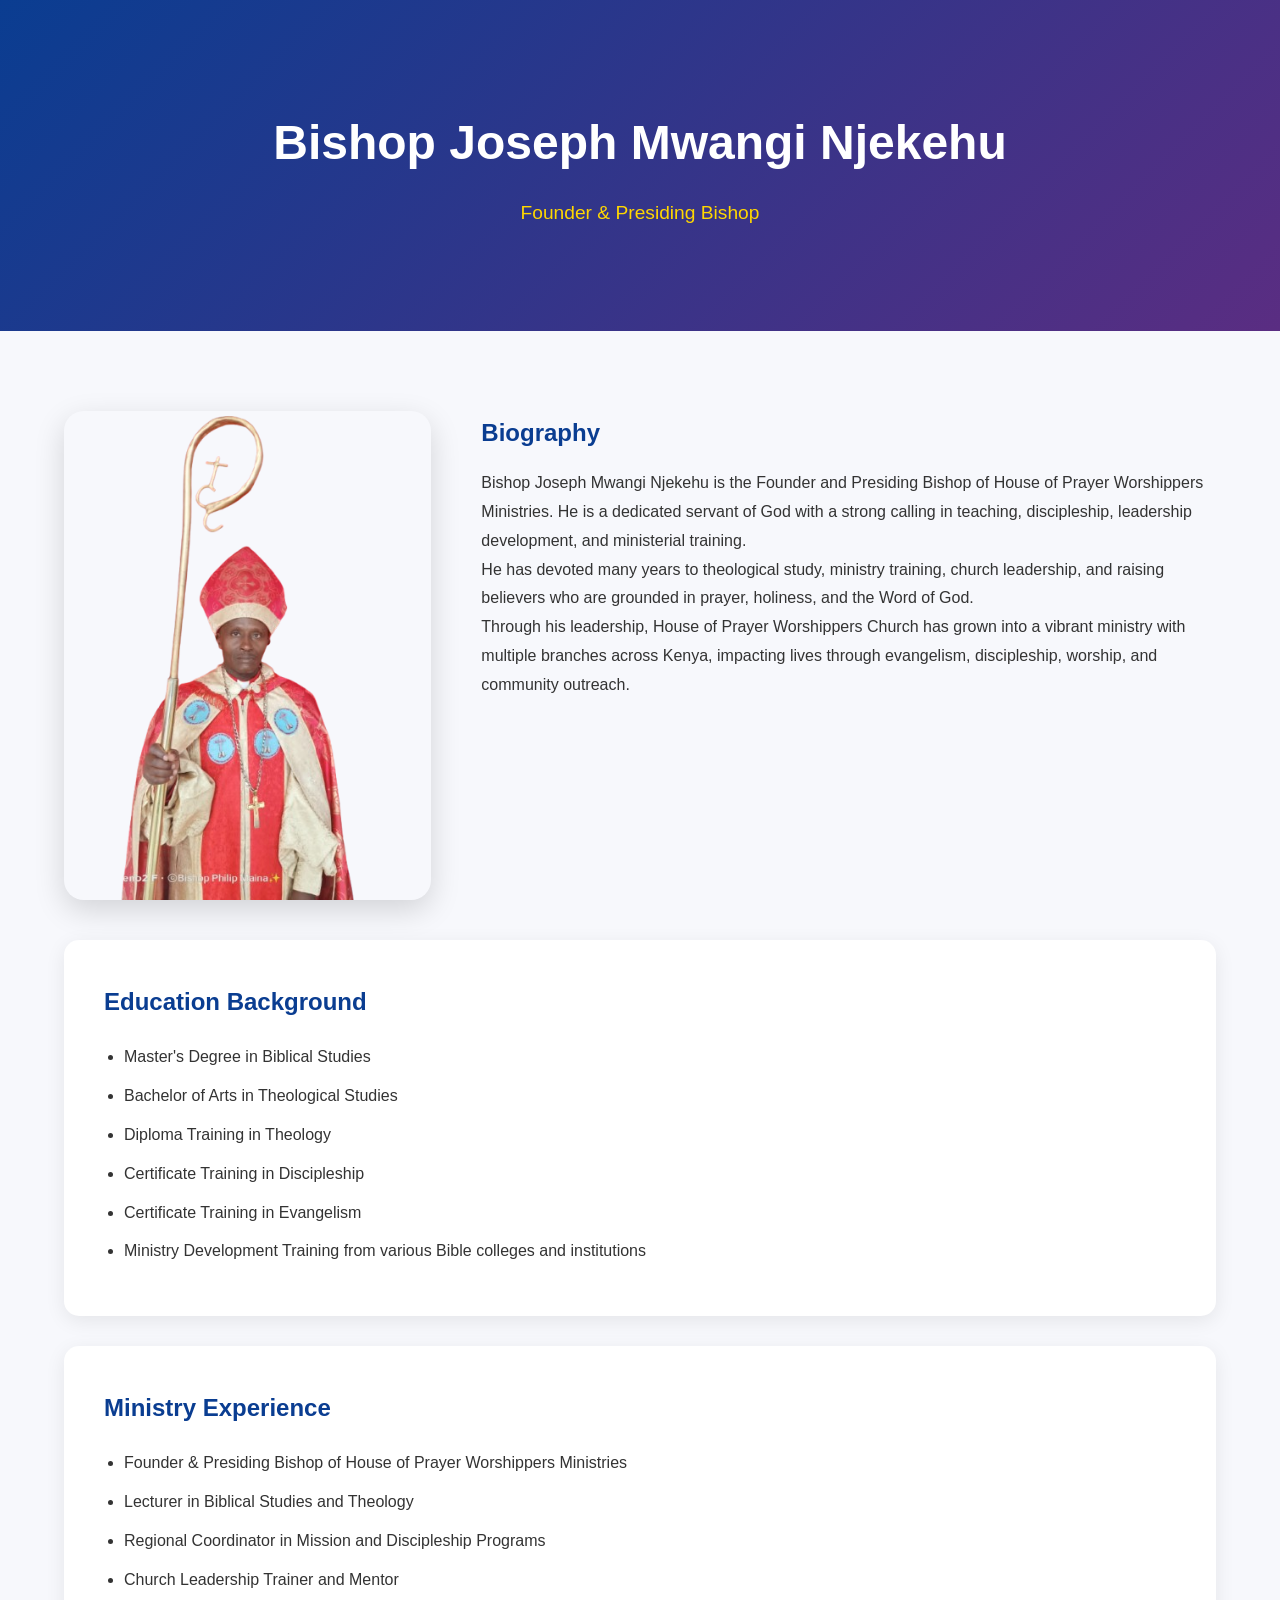
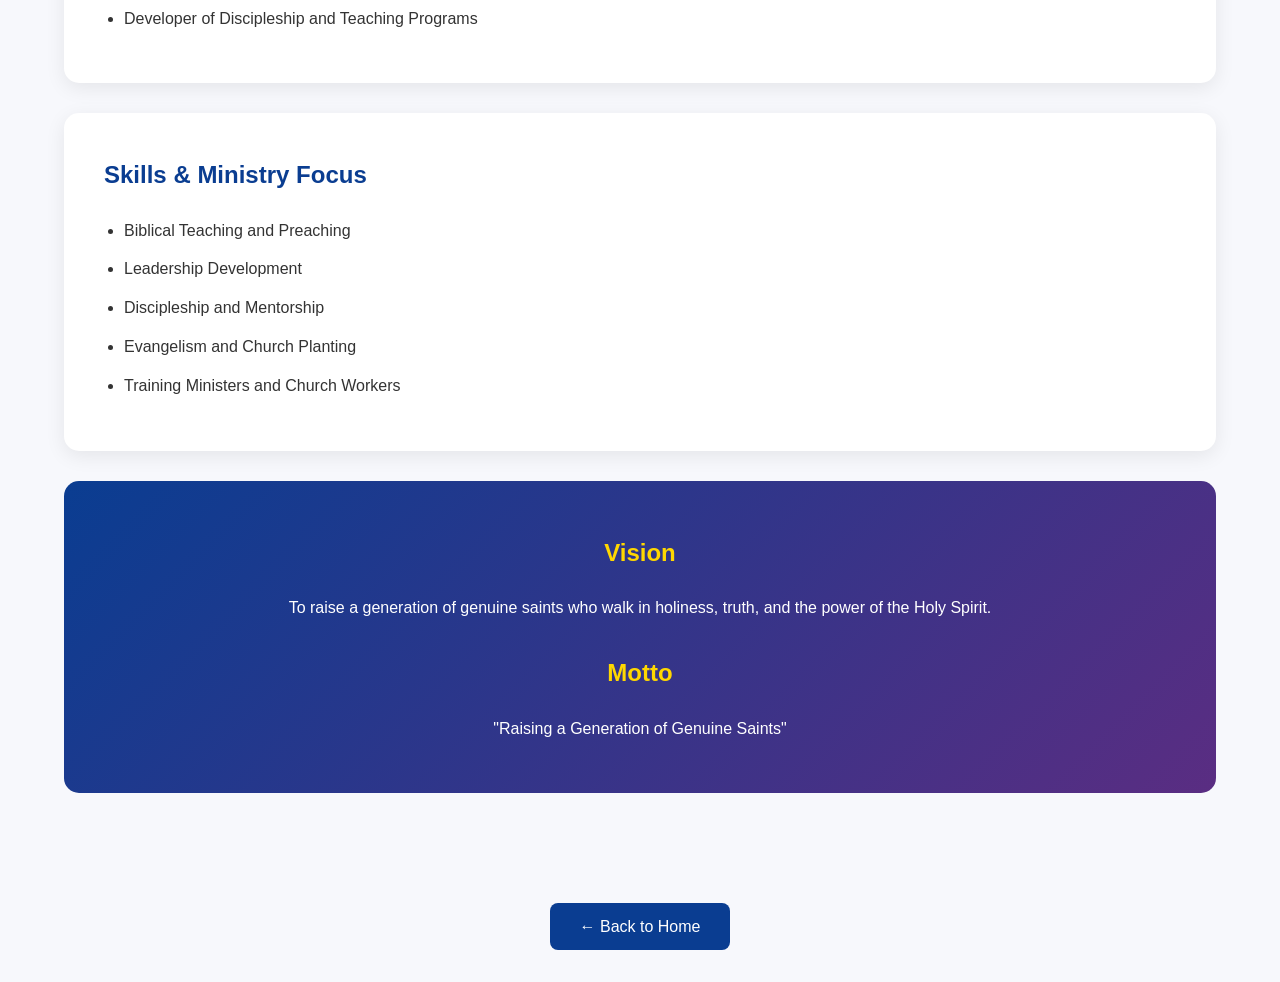
==== bishop-joseph.html @ 9f59446c "Add files via upload" ====
<!DOCTYPE html>
<html lang="en">
<head>
<meta charset="UTF-8">
<meta name="viewport" content="width=device-width, initial-scale=1.0">
<title>Bishop Joseph Mwangi Njekehu</title>

<style>

*{
    margin:0;
    padding:0;
    box-sizing:border-box;
    font-family:Arial, sans-serif;
}

body{
    background:#f7f8fc;
    color:#333;
    line-height:1.8;
}

.hero{
    background:linear-gradient(
        135deg,
        #0A3D91,
        #5A2D82
    );
    color:white;
    text-align:center;
    padding:100px 20px;
}

.hero h1{
    font-size:3rem;
    margin-bottom:10px;
}

.hero p{
    font-size:1.2rem;
    color:#FFD700;
}

.container{
    width:90%;
    max-width:1200px;
    margin:auto;
    padding:80px 0;
}

.profile{
    display:flex;
    gap:50px;
    align-items:flex-start;
    flex-wrap:wrap;
}

.profile-image{
    flex:1;
    min-width:300px;
}

.profile-image img{
    width:100%;
    border-radius:20px;
    box-shadow:0 10px 30px rgba(0,0,0,.15);
}

.profile-content{
    flex:2;
    min-width:300px;
}

.profile-content h2{
    color:#0A3D91;
    margin-bottom:15px;
}

.profile-content h3{
    color:#D4AF37;
    margin-bottom:20px;
}

.section{
    background:white;
    padding:40px;
    margin-top:30px;
    border-radius:15px;
    box-shadow:0 5px 20px rgba(0,0,0,.08);
}

.section h2{
    color:#0A3D91;
    margin-bottom:20px;
}

.section ul{
    padding-left:20px;
}

.section li{
    margin-bottom:10px;
}

.vision-box{
    background:linear-gradient(
        135deg,
        #0A3D91,
        #5A2D82
    );
    color:white;
    text-align:center;
    padding:50px;
    border-radius:15px;
    margin-top:30px;
}

.vision-box h2{
    color:#FFD700;
    margin-bottom:20px;
}

.back-home{
    text-align:center;
    padding:40px;
}

.back-home a{
    background:#0A3D91;
    color:white;
    text-decoration:none;
    padding:15px 30px;
    border-radius:8px;
}

.back-home a:hover{
    background:#5A2D82;
}

</style>
</head>
<body>

<section class="hero">

    <h1>Bishop Joseph Mwangi Njekehu</h1>

    <p>Founder & Presiding Bishop</p>

</section>

<div class="container">

    <div class="profile">

        <div class="profile-image">

            <img src="images/bishop-joseph.png"
                 alt="Bishop Joseph Mwangi Njekehu">

        </div>

        <div class="profile-content">

            <h2>Biography</h2>

            <p>
                Bishop Joseph Mwangi Njekehu is the Founder and Presiding Bishop
                of House of Prayer Worshippers Ministries. He is a dedicated
                servant of God with a strong calling in teaching, discipleship,
                leadership development, and ministerial training.
            </p>

            <p>
                He has devoted many years to theological study, ministry
                training, church leadership, and raising believers who are
                grounded in prayer, holiness, and the Word of God.
            </p>

            <p>
                Through his leadership, House of Prayer Worshippers Church has
                grown into a vibrant ministry with multiple branches across Kenya,
                impacting lives through evangelism, discipleship, worship, and
                community outreach.
            </p>

        </div>

    </div>

    <div class="section">

        <h2>Education Background</h2>

        <ul>
            <li>Master's Degree in Biblical Studies</li>
            <li>Bachelor of Arts in Theological Studies</li>
            <li>Diploma Training in Theology</li>
            <li>Certificate Training in Discipleship</li>
            <li>Certificate Training in Evangelism</li>
            <li>Ministry Development Training from various Bible colleges and institutions</li>
        </ul>

    </div>

    <div class="section">

        <h2>Ministry Experience</h2>

        <ul>
            <li>Founder & Presiding Bishop of House of Prayer Worshippers Ministries</li>
            <li>Lecturer in Biblical Studies and Theology</li>
            <li>Regional Coordinator in Mission and Discipleship Programs</li>
            <li>Church Leadership Trainer and Mentor</li>
            <li>Developer of Discipleship and Teaching Programs</li>
        </ul>

    </div>

    <div class="section">

        <h2>Skills & Ministry Focus</h2>

        <ul>
            <li>Biblical Teaching and Preaching</li>
            <li>Leadership Development</li>
            <li>Discipleship and Mentorship</li>
            <li>Evangelism and Church Planting</li>
            <li>Training Ministers and Church Workers</li>
        </ul>

    </div>

    <div class="vision-box">

        <h2>Vision</h2>

        <p>
            To raise a generation of genuine saints who walk in holiness,
            truth, and the power of the Holy Spirit.
        </p>

        <br>

        <h2>Motto</h2>

        <p>
            "Raising a Generation of Genuine Saints"
        </p>

    </div>

</div>

<div class="back-home">

    <a href="index.html">
        ← Back to Home
    </a>

</div>

</body>
</html>
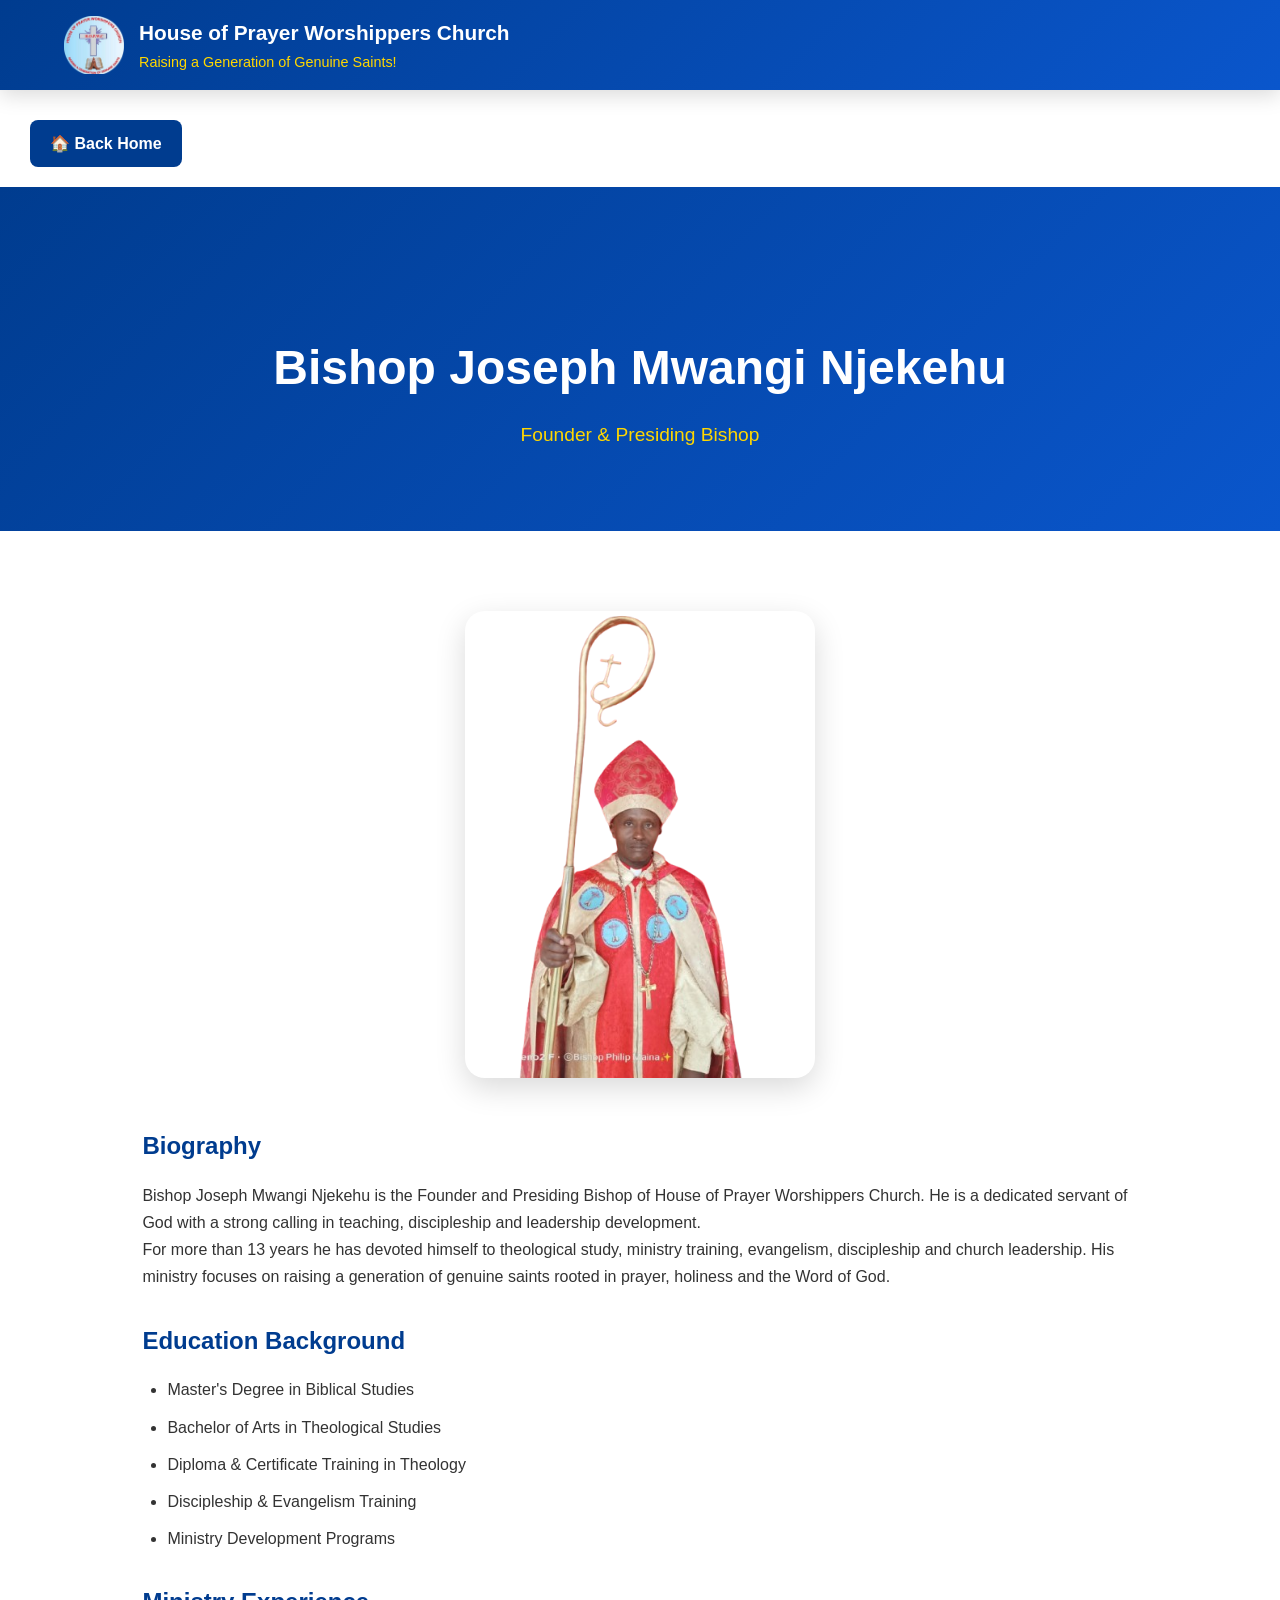
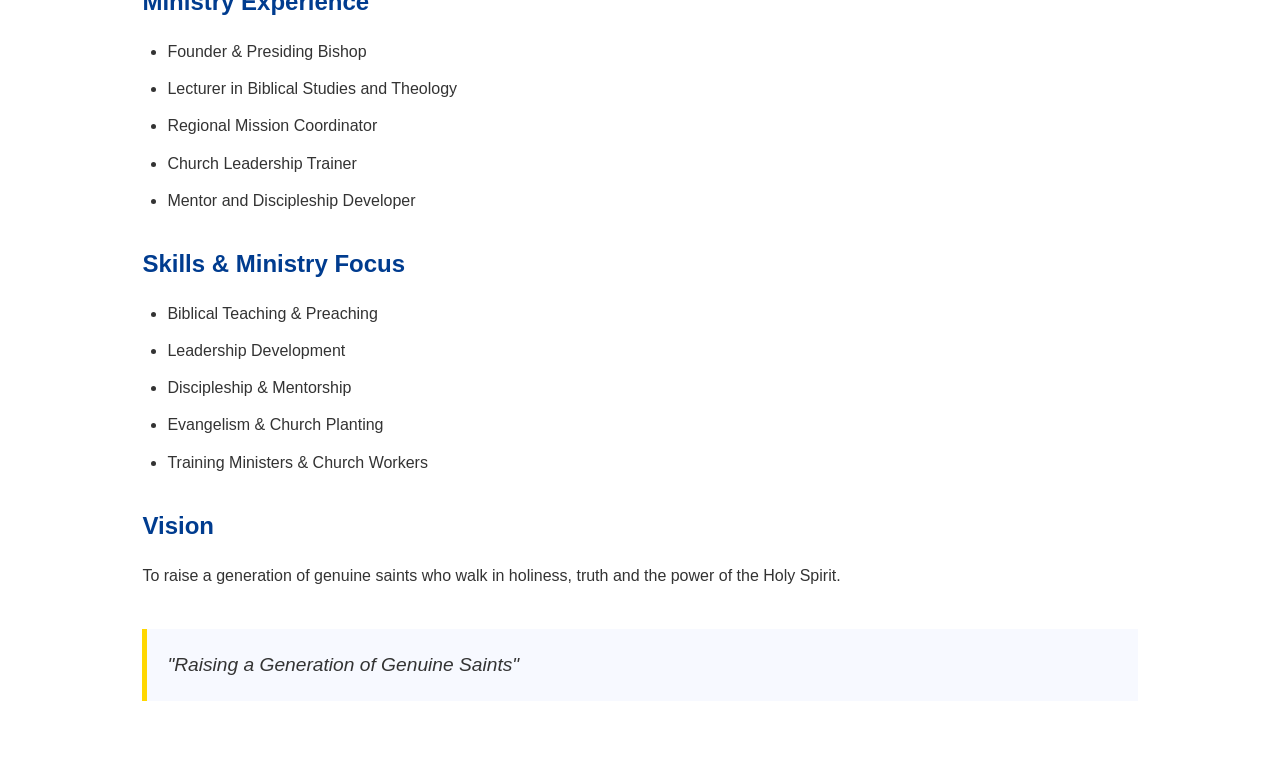
==== commit d5bff51f: "Add files via upload" ====
--- a/bishop-joseph.html
+++ b/bishop-joseph.html
@@ -1,264 +1,100 @@
 <!DOCTYPE html>
 <html lang="en">
 <head>
+<a href="index.html" class="back-btn">
+    🏠 Back Home
+</a>
 <meta charset="UTF-8">
 <meta name="viewport" content="width=device-width, initial-scale=1.0">
 <title>Bishop Joseph Mwangi Njekehu</title>
-
-<style>
-
-*{
-    margin:0;
-    padding:0;
-    box-sizing:border-box;
-    font-family:Arial, sans-serif;
-}
-
-body{
-    background:#f7f8fc;
-    color:#333;
-    line-height:1.8;
-}
-
-.hero{
-    background:linear-gradient(
-        135deg,
-        #0A3D91,
-        #5A2D82
-    );
-    color:white;
-    text-align:center;
-    padding:100px 20px;
-}
-
-.hero h1{
-    font-size:3rem;
-    margin-bottom:10px;
-}
-
-.hero p{
-    font-size:1.2rem;
-    color:#FFD700;
-}
-
-.container{
-    width:90%;
-    max-width:1200px;
-    margin:auto;
-    padding:80px 0;
-}
-
-.profile{
-    display:flex;
-    gap:50px;
-    align-items:flex-start;
-    flex-wrap:wrap;
-}
-
-.profile-image{
-    flex:1;
-    min-width:300px;
-}
-
-.profile-image img{
-    width:100%;
-    border-radius:20px;
-    box-shadow:0 10px 30px rgba(0,0,0,.15);
-}
-
-.profile-content{
-    flex:2;
-    min-width:300px;
-}
-
-.profile-content h2{
-    color:#0A3D91;
-    margin-bottom:15px;
-}
-
-.profile-content h3{
-    color:#D4AF37;
-    margin-bottom:20px;
-}
-
-.section{
-    background:white;
-    padding:40px;
-    margin-top:30px;
-    border-radius:15px;
-    box-shadow:0 5px 20px rgba(0,0,0,.08);
-}
-
-.section h2{
-    color:#0A3D91;
-    margin-bottom:20px;
-}
-
-.section ul{
-    padding-left:20px;
-}
-
-.section li{
-    margin-bottom:10px;
-}
-
-.vision-box{
-    background:linear-gradient(
-        135deg,
-        #0A3D91,
-        #5A2D82
-    );
-    color:white;
-    text-align:center;
-    padding:50px;
-    border-radius:15px;
-    margin-top:30px;
-}
-
-.vision-box h2{
-    color:#FFD700;
-    margin-bottom:20px;
-}
-
-.back-home{
-    text-align:center;
-    padding:40px;
-}
-
-.back-home a{
-    background:#0A3D91;
-    color:white;
-    text-decoration:none;
-    padding:15px 30px;
-    border-radius:8px;
-}
-
-.back-home a:hover{
-    background:#5A2D82;
-}
-
-</style>
+<link rel="stylesheet" href="style.css">
 </head>
 <body>
 
-<section class="hero">
+<header>
+    <div class="logo-area">
+        <img src="logo.png" class="logo">
+        <div class="logo-text">
+            <h2>House of Prayer Worshippers Church</h2>
+            <p>Raising a Generation of Genuine Saints!</p>
+        </div>
+    </div>
+</header>
 
+<section class="page-header">
     <h1>Bishop Joseph Mwangi Njekehu</h1>
-
     <p>Founder & Presiding Bishop</p>
-
 </section>
 
-<div class="container">
+<section class="biography-page">
 
-    <div class="profile">
-
-        <div class="profile-image">
-
-            <img src="images/bishop-joseph.png"
-                 alt="Bishop Joseph Mwangi Njekehu">
-
-        </div>
-
-        <div class="profile-content">
-
-            <h2>Biography</h2>
-
-            <p>
-                Bishop Joseph Mwangi Njekehu is the Founder and Presiding Bishop
-                of House of Prayer Worshippers Ministries. He is a dedicated
-                servant of God with a strong calling in teaching, discipleship,
-                leadership development, and ministerial training.
-            </p>
-
-            <p>
-                He has devoted many years to theological study, ministry
-                training, church leadership, and raising believers who are
-                grounded in prayer, holiness, and the Word of God.
-            </p>
-
-            <p>
-                Through his leadership, House of Prayer Worshippers Church has
-                grown into a vibrant ministry with multiple branches across Kenya,
-                impacting lives through evangelism, discipleship, worship, and
-                community outreach.
-            </p>
-
-        </div>
-
+    <div class="bio-image">
+        <img src="bishop-joseph.png" alt="Bishop Joseph Mwangi Njekehu">
     </div>
 
-    <div class="section">
+    <div class="bio-content">
+
+        <h2>Biography</h2>
+
+        <p>
+            Bishop Joseph Mwangi Njekehu is the Founder and Presiding Bishop
+            of House of Prayer Worshippers Church. He is a dedicated servant
+            of God with a strong calling in teaching, discipleship and
+            leadership development.
+        </p>
+
+        <p>
+            For more than 13 years he has devoted himself to theological
+            study, ministry training, evangelism, discipleship and church
+            leadership. His ministry focuses on raising a generation of
+            genuine saints rooted in prayer, holiness and the Word of God.
+        </p>
 
         <h2>Education Background</h2>
 
         <ul>
             <li>Master's Degree in Biblical Studies</li>
             <li>Bachelor of Arts in Theological Studies</li>
-            <li>Diploma Training in Theology</li>
-            <li>Certificate Training in Discipleship</li>
-            <li>Certificate Training in Evangelism</li>
-            <li>Ministry Development Training from various Bible colleges and institutions</li>
+            <li>Diploma & Certificate Training in Theology</li>
+            <li>Discipleship & Evangelism Training</li>
+            <li>Ministry Development Programs</li>
         </ul>
-
-    </div>
-
-    <div class="section">
 
         <h2>Ministry Experience</h2>
 
         <ul>
-            <li>Founder & Presiding Bishop of House of Prayer Worshippers Ministries</li>
+            <li>Founder & Presiding Bishop</li>
             <li>Lecturer in Biblical Studies and Theology</li>
-            <li>Regional Coordinator in Mission and Discipleship Programs</li>
-            <li>Church Leadership Trainer and Mentor</li>
-            <li>Developer of Discipleship and Teaching Programs</li>
+            <li>Regional Mission Coordinator</li>
+            <li>Church Leadership Trainer</li>
+            <li>Mentor and Discipleship Developer</li>
         </ul>
-
-    </div>
-
-    <div class="section">
 
         <h2>Skills & Ministry Focus</h2>
 
         <ul>
-            <li>Biblical Teaching and Preaching</li>
+            <li>Biblical Teaching & Preaching</li>
             <li>Leadership Development</li>
-            <li>Discipleship and Mentorship</li>
-            <li>Evangelism and Church Planting</li>
-            <li>Training Ministers and Church Workers</li>
+            <li>Discipleship & Mentorship</li>
+            <li>Evangelism & Church Planting</li>
+            <li>Training Ministers & Church Workers</li>
         </ul>
-
-    </div>
-
-    <div class="vision-box">
 
         <h2>Vision</h2>
 
         <p>
             To raise a generation of genuine saints who walk in holiness,
-            truth, and the power of the Holy Spirit.
+            truth and the power of the Holy Spirit.
         </p>
 
-        <br>
-
-        <h2>Motto</h2>
-
-        <p>
+        <blockquote>
             "Raising a Generation of Genuine Saints"
-        </p>
+        </blockquote>
 
     </div>
 
-</div>
-
-<div class="back-home">
-
-    <a href="index.html">
-        ← Back to Home
-    </a>
-
-</div>
+</section>
 
 </body>
+
 </html>
--- a/style.css
+++ b/style.css
@@ -0,0 +1,651 @@
+/* RESET */
+
+*{
+    margin:0;
+    padding:0;
+    box-sizing:border-box;
+}
+
+html{
+    scroll-behavior:smooth;
+}
+
+body{
+    font-family:Arial, Helvetica, sans-serif;
+    line-height:1.7;
+    color:#333;
+}
+
+/* HEADER */
+
+header{
+    position:fixed;
+    top:0;
+    left:0;
+    width:100%;
+    z-index:1000;
+
+    display:flex;
+    justify-content:space-between;
+    align-items:center;
+
+    padding:15px 5%;
+
+    background:linear-gradient(
+        135deg,
+        #003C8F,
+        #0A56CC
+    );
+
+    box-shadow:0 5px 20px rgba(0,0,0,.15);
+}
+
+.logo-area{
+    display:flex;
+    align-items:center;
+    gap:15px;
+}
+
+.logo{
+    width:60px;
+    height:60px;
+    object-fit:contain;
+}
+
+.logo-text h2{
+    color:white;
+    font-size:1.3rem;
+}
+
+.logo-text p{
+    color:#FFD700;
+    font-size:.9rem;
+}
+
+nav ul{
+    display:flex;
+    list-style:none;
+    gap:30px;
+}
+
+nav ul li a{
+    color:white;
+    text-decoration:none;
+    font-weight:600;
+    transition:.3s;
+}
+
+nav ul li a:hover{
+    color:#FFD700;
+}
+
+/* HERO */
+
+.hero{
+    height:100vh;
+
+    background:
+    linear-gradient(
+        rgba(0,0,0,.55),
+        rgba(0,0,0,.55)
+    ),
+    url("https://images.unsplash.com/photo-1438232992991-995b7058bbb3?q=80&w=1600");
+
+    background-size:cover;
+    background-position:center;
+
+    display:flex;
+    justify-content:center;
+    align-items:center;
+
+    text-align:center;
+    color:white;
+
+    padding:20px;
+}
+
+.hero-content{
+    max-width:900px;
+}
+
+.hero h1{
+    font-size:4rem;
+    margin-bottom:20px;
+}
+
+.hero p{
+    font-size:1.4rem;
+    color:#FFD700;
+}
+
+.hero-buttons{
+    margin-top:40px;
+}
+
+.btn-primary,
+.btn-secondary{
+    display:inline-block;
+    margin:10px;
+    padding:15px 35px;
+    border-radius:8px;
+    text-decoration:none;
+    font-weight:bold;
+    transition:.3s;
+}
+
+.btn-primary{
+    background:#FFD700;
+    color:#003C8F;
+}
+
+.btn-primary:hover{
+    transform:translateY(-3px);
+}
+
+.btn-secondary{
+    border:2px solid white;
+    color:white;
+}
+
+.btn-secondary:hover{
+    background:white;
+    color:#003C8F;
+}
+
+/* SECTIONS */
+
+.section{
+    padding:100px 8%;
+}
+
+.container{
+    max-width:1200px;
+    margin:auto;
+}
+
+.section h2{
+    text-align:center;
+    color:#003C8F;
+    margin-bottom:30px;
+    font-size:2.5rem;
+}
+
+/* CARDS */
+
+.cards{
+    display:grid;
+    grid-template-columns:repeat(auto-fit,minmax(250px,1fr));
+    gap:25px;
+    margin-top:40px;
+}
+
+.card{
+    background:white;
+    padding:30px;
+    border-radius:15px;
+
+    box-shadow:0 5px 20px rgba(0,0,0,.08);
+
+    transition:.3s;
+}
+
+.card:hover{
+    transform:translateY(-8px);
+}
+
+.card h3{
+    color:#003C8F;
+    margin-bottom:10px;
+}
+
+/* FOUNDER */
+
+.founder{
+    background:#f5f8ff;
+    text-align:center;
+}
+
+.read-more{
+    display:inline-block;
+    margin-top:20px;
+    padding:12px 25px;
+
+    background:#003C8F;
+    color:white;
+
+    text-decoration:none;
+    border-radius:8px;
+}
+
+.read-more:hover{
+    background:#5A2D82;
+}
+
+/* CONTACT */
+
+#contact{
+    background:#f9f9f9;
+    text-align:center;
+}
+
+#contact a{
+    color:#003C8F;
+    font-weight:bold;
+    text-decoration:none;
+}
+
+/* FOOTER */
+
+footer{
+    background:#081224;
+    color:white;
+    text-align:center;
+    padding:40px 20px;
+}
+
+footer h3{
+    color:#FFD700;
+    margin-bottom:10px;
+}
+
+footer p{
+    margin:10px 0;
+}
+
+/* FLOATING WHATSAPP */
+
+.whatsapp{
+    position:fixed;
+    right:20px;
+    bottom:20px;
+
+    background:#25D366;
+    color:white;
+
+    width:60px;
+    height:60px;
+
+    border-radius:50%;
+
+    display:flex;
+    align-items:center;
+    justify-content:center;
+
+    text-decoration:none;
+    font-size:30px;
+
+    z-index:999;
+}
+
+/* MOBILE MENU */
+
+.menu-toggle{
+    display:none;
+}
+
+@media(max-width:900px){
+
+    .menu-toggle{
+        display:block;
+        color:white;
+        font-size:35px;
+        cursor:pointer;
+    }
+
+    nav{
+        display:none;
+        position:absolute;
+        top:100%;
+        left:0;
+        width:100%;
+        background:#003C8F;
+    }
+
+    nav.active{
+        display:block;
+    }
+
+    nav ul{
+        flex-direction:column;
+        text-align:center;
+        padding:20px;
+    }
+
+    nav ul li{
+        margin:12px 0;
+    }
+
+    .hero h1{
+        font-size:2rem;
+    }
+
+    .hero p{
+        font-size:1rem;
+    }
+
+    .logo-text h2{
+        font-size:14px;
+    }
+
+    .logo-text p{
+        display:none;
+    }
+
+    .logo{
+        width:45px;
+        height:45px;
+    }
+
+}
+/* =========================
+   BRANCHES PAGE
+========================= */
+
+.page-header{
+    background:linear-gradient(
+        135deg,
+        #003C8F,
+        #0A56CC
+    );
+
+    color:white;
+    text-align:center;
+    padding:140px 20px 80px;
+}
+
+.page-header h1{
+    font-size:3rem;
+    margin-bottom:10px;
+}
+
+.page-header p{
+    color:#FFD700;
+    font-size:1.2rem;
+}
+
+.branches-page{
+    max-width:1200px;
+    margin:auto;
+    padding:80px 8%;
+
+    display:grid;
+    grid-template-columns:
+    repeat(auto-fit,minmax(320px,1fr));
+
+    gap:30px;
+}
+
+.branch-region{
+    background:white;
+
+    padding:30px;
+
+    border-radius:15px;
+
+    box-shadow:
+    0 5px 20px rgba(0,0,0,.08);
+
+    transition:.3s;
+}
+
+.branch-region:hover{
+    transform:translateY(-8px);
+}
+
+.branch-region h2{
+    color:#003C8F;
+    margin-bottom:20px;
+    border-bottom:3px solid #FFD700;
+    padding-bottom:10px;
+}
+
+.branch-region ul{
+    list-style:none;
+}
+
+.branch-region ul li{
+    padding:10px 0;
+    border-bottom:1px solid #eee;
+}
+
+.branch-region ul li:last-child{
+    border-bottom:none;
+}
+
+.branch-region p{
+    font-size:1.1rem;
+    color:#555;
+}
+
+/* MOBILE */
+
+@media(max-width:768px){
+
+    .page-header h1{
+        font-size:2rem;
+    }
+
+    .page-header p{
+        font-size:1rem;
+    }
+
+    .branches-page{
+        grid-template-columns:1fr;
+    }
+
+}
+.headquarters{
+    background:linear-gradient(
+        135deg,
+        #003C8F,
+        #0A56CC
+    );
+
+    color:white;
+}
+
+.headquarters h2{
+    color:#FFD700;
+    border-bottom:2px solid #FFD700;
+}
+
+.headquarters p{
+    color:white;
+}
+.headquarters-card{
+    background:linear-gradient(
+        135deg,
+        #003C8F,
+        #0A56CC
+    );
+
+    color:white;
+}
+
+.headquarters-card h3{
+    color:#FFD700;
+}
+
+.headquarters-card p{
+    color:white;
+}
+/* FOUNDER SECTION */
+
+.founder-section{
+    padding:100px 8%;
+    background:#f7f9ff;
+}
+
+.founder-container{
+    max-width:1200px;
+    margin:auto;
+
+    display:flex;
+    align-items:center;
+    gap:50px;
+}
+
+.founder-image img{
+    width:350px;
+    max-width:100%;
+    border-radius:20px;
+
+    box-shadow:
+    0 10px 30px rgba(0,0,0,.15);
+}
+
+.founder-content h2{
+    color:#003C8F;
+    margin-bottom:10px;
+}
+
+.founder-content h3{
+    color:#5A2D82;
+    margin-bottom:20px;
+}
+
+.founder-content p{
+    margin-bottom:15px;
+}
+
+@media(max-width:900px){
+
+    .founder-container{
+        flex-direction:column;
+        text-align:center;
+    }
+
+    .founder-image img{
+        width:280px;
+    }
+
+}
+/* BIOGRAPHY PAGE */
+
+.biography-page{
+    max-width:1200px;
+    margin:auto;
+    padding:80px 8%;
+}
+
+.bio-image{
+    text-align:center;
+    margin-bottom:40px;
+}
+
+.bio-image img{
+    width:350px;
+    max-width:100%;
+    border-radius:20px;
+    box-shadow:0 10px 30px rgba(0,0,0,.15);
+}
+
+.bio-content h2{
+    color:#003C8F;
+    margin-top:30px;
+    margin-bottom:15px;
+}
+
+.bio-content ul{
+    margin-left:25px;
+}
+
+.bio-content li{
+    margin-bottom:10px;
+}
+
+blockquote{
+    margin-top:40px;
+    padding:20px;
+    background:#f7f9ff;
+    border-left:5px solid #FFD700;
+    font-size:1.2rem;
+    font-style:italic;
+}
+.section-title{
+    text-align:center;
+    color:#003C8F;
+    font-size:2.7rem;
+    margin-bottom:15px;
+}
+
+.section-subtitle{
+    text-align:center;
+    color:#666;
+    max-width:800px;
+    margin:0 auto 50px;
+    font-size:1.1rem;
+}
+.contact-section{
+    background:#f8f9fc;
+}
+
+.contact-grid{
+    display:grid;
+    grid-template-columns:1fr 1fr;
+    gap:40px;
+    margin-top:40px;
+}
+
+.contact-info,
+.contact-form{
+    background:white;
+    padding:30px;
+    border-radius:15px;
+    box-shadow:0 5px 20px rgba(0,0,0,.08);
+}
+
+.contact-form form{
+    display:flex;
+    flex-direction:column;
+    gap:15px;
+}
+
+.contact-form input,
+.contact-form select,
+.contact-form textarea{
+    padding:15px;
+    border:1px solid #ddd;
+    border-radius:8px;
+    font-size:1rem;
+}
+
+.contact-form button{
+    background:#003C8F;
+    color:white;
+    border:none;
+    padding:15px;
+    border-radius:8px;
+    cursor:pointer;
+}
+
+.contact-form button:hover{
+    background:#0A56CC;
+}
+
+@media(max-width:900px){
+
+    .contact-grid{
+        grid-template-columns:1fr;
+    }
+
+}
+.back-btn{
+    display:inline-block;
+    margin:120px 0 20px 30px;
+    padding:10px 20px;
+
+    background:#003C8F;
+    color:white;
+
+    text-decoration:none;
+    border-radius:8px;
+
+    font-weight:bold;
+    transition:.3s;
+}
+
+.back-btn:hover{
+    background:#FFD700;
+    color:#003C8F;
+}
